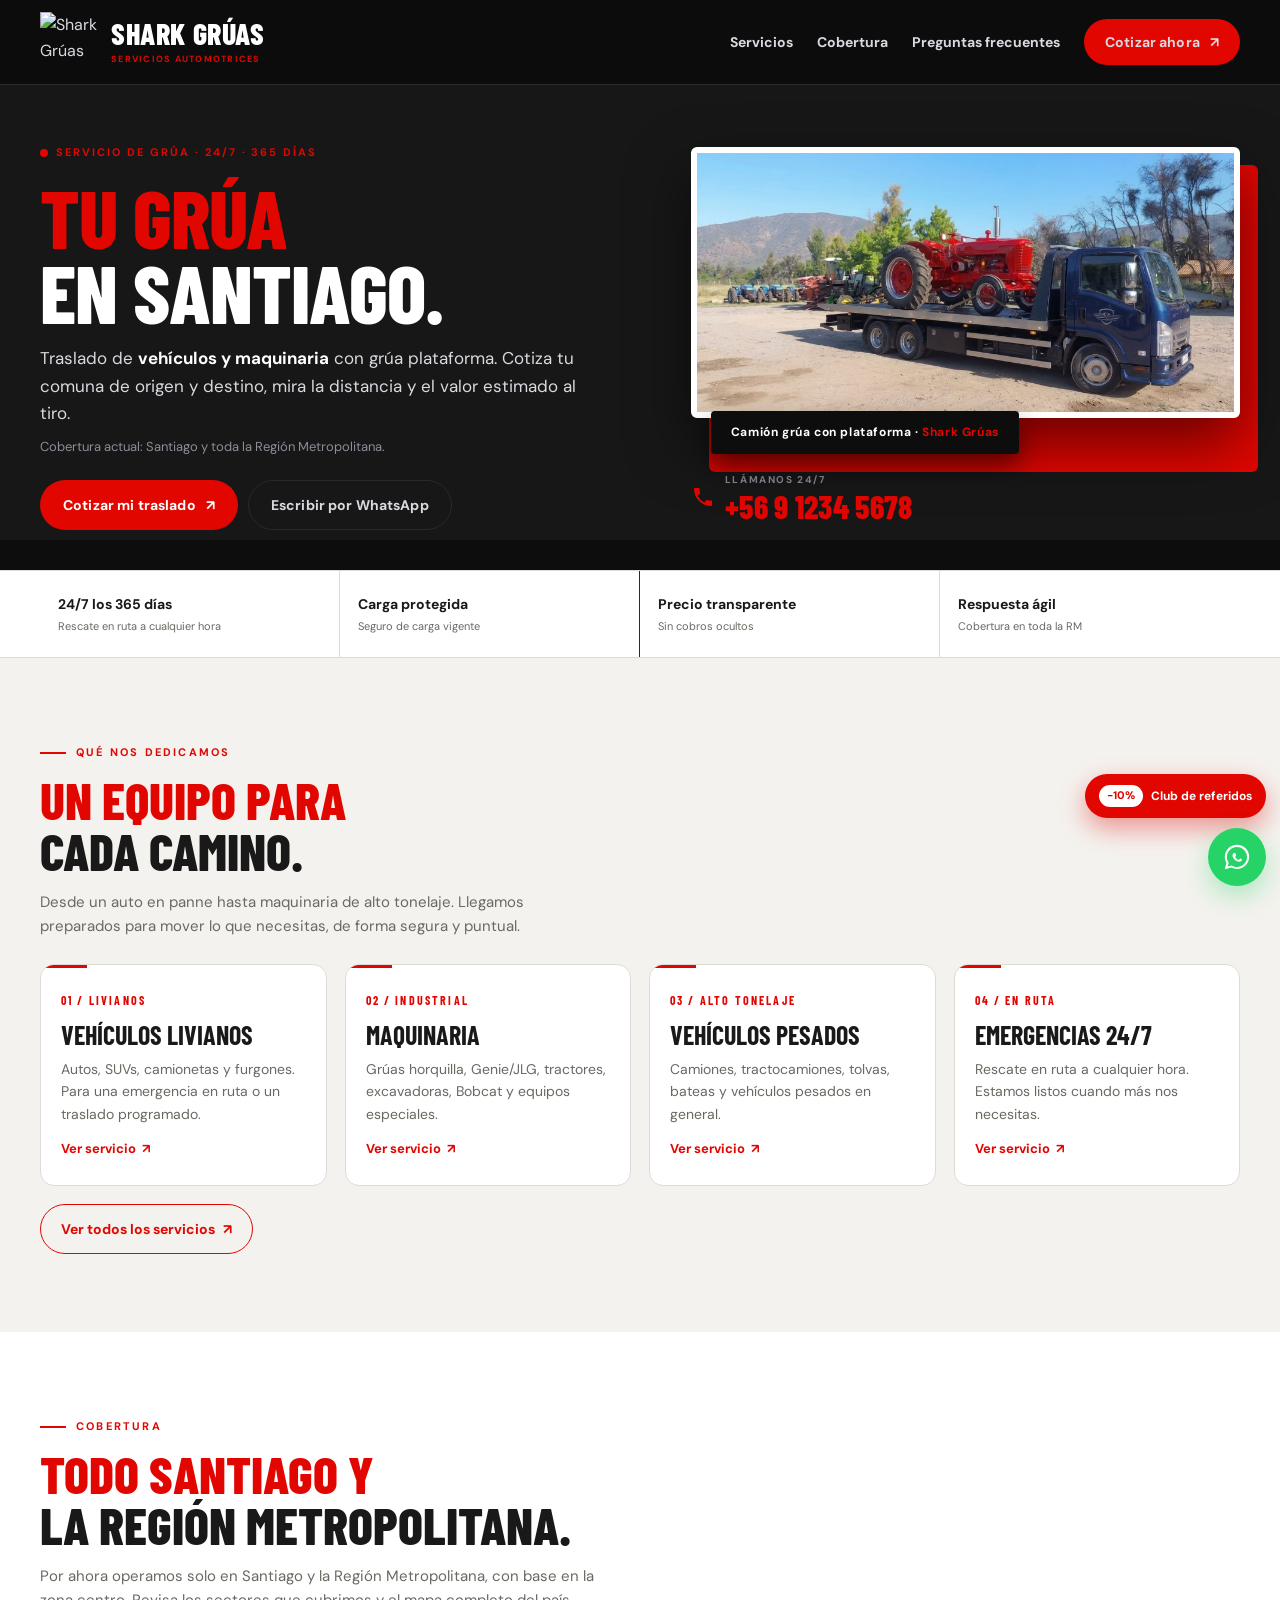
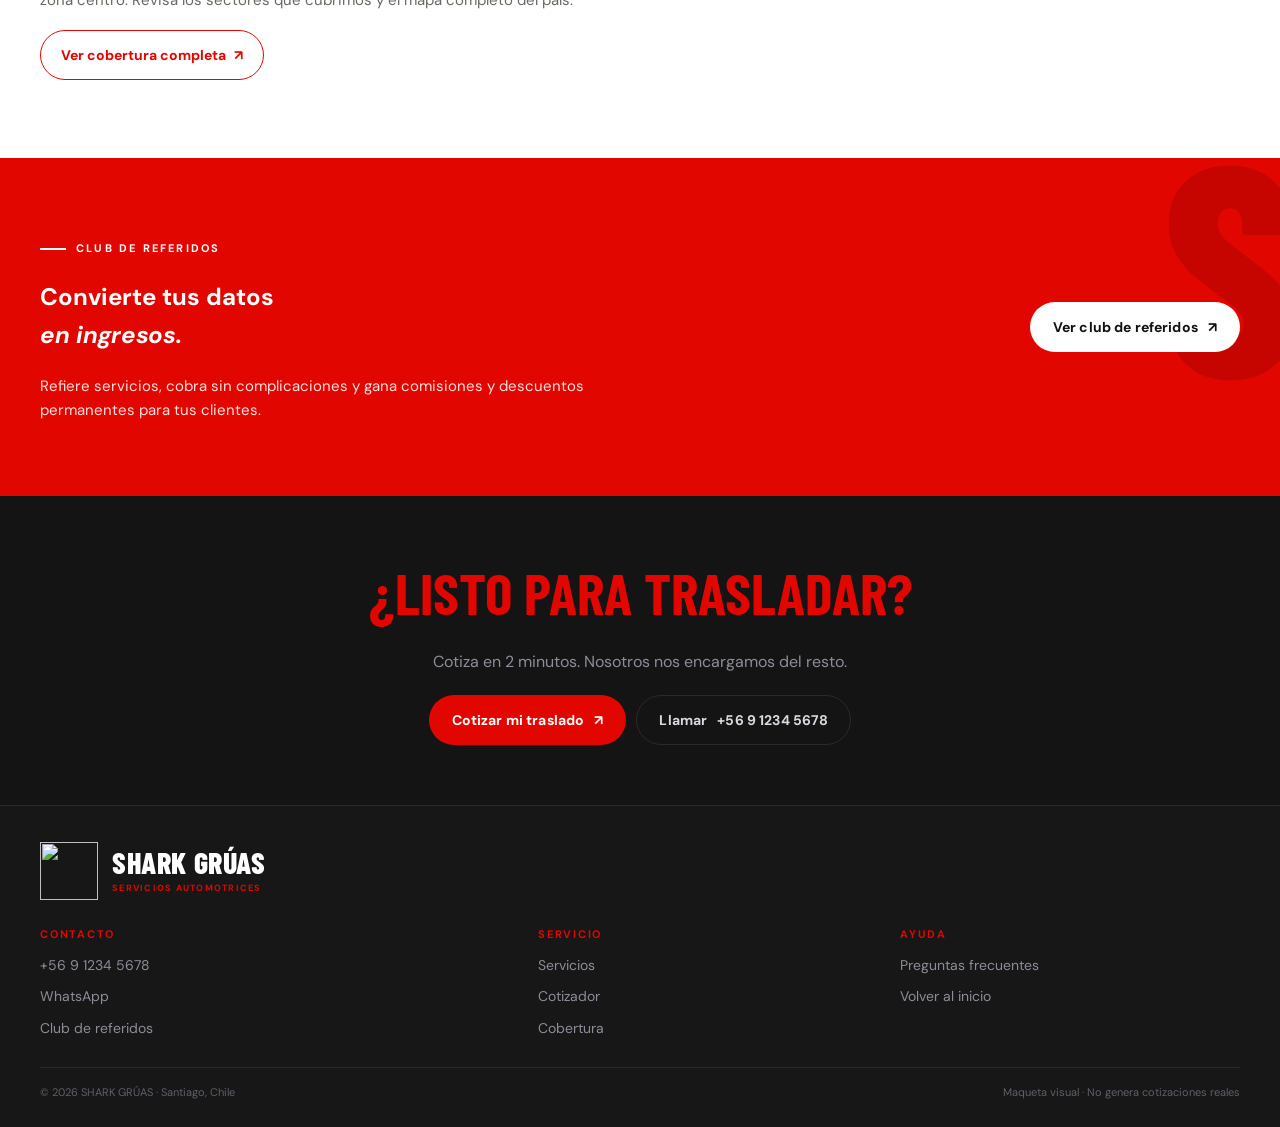
==== index.html @ 2393dd0a "feat: publica la maqueta v3 como sitio multipágina Reemplaza la maqueta de una sola página por una p" ====
<!DOCTYPE html>
<html lang="es">
<head>
<meta charset="utf-8">
<meta name="viewport" content="width=device-width, initial-scale=1">
<title>Shark Grúas | Traslados de vehículos y maquinaria en Santiago | Shark Grúas</title>
<meta name="description" content="Servicio de grúa 24/7 en Santiago y la Región Metropolitana. Traslado de vehículos y maquinaria. Cotiza por WhatsApp o teléfono.">
<meta name="theme-color" content="#0d0d0d">
<link rel="preconnect" href="https://fonts.googleapis.com">
<link rel="preconnect" href="https://fonts.gstatic.com" crossorigin>
<link href="https://fonts.googleapis.com/css2?family=Barlow+Condensed:wght@600;700;800;900&family=DM+Sans:wght@400;500;600;700&display=swap" rel="stylesheet">
<link rel="stylesheet" href="assets/estilo.css">
<script>document.documentElement.classList.add('js')</script>
</head>
<body>
<a class="salto" href="#contenido">Ir al contenido</a>


  <header class="encabezado">
    <div class="wrap encabezado-inner">
      <a class="marca" href="index.html" aria-label="Shark Grúas, inicio">
        <span class="marca-logo">
          <img src="Media/Logo_sin_fondo.png" alt="Shark Grúas — Servicios Automotrices" width="54" height="54">
        </span>
        <span class="marca-texto">
          <strong>SHARK GRÚAS</strong>
          <small>Servicios automotrices</small>
        </span>
      </a>
      <nav class="nav" id="nav-principal" aria-label="Navegación principal">
        <a href="servicios.html">Servicios</a>
        <a href="cobertura.html">Cobertura</a>
        <a href="preguntas-frecuentes.html">Preguntas frecuentes</a>
        <a class="boton" href="cotizacion.html">Cotizar ahora <span aria-hidden="true">↗</span></a>
      </nav>
      <button class="menu-toggle" aria-label="Abrir menú" aria-expanded="false" aria-controls="nav-principal">
        <span></span><span></span>
      </button>
    </div>
  </header>

<main id="contenido">

  <section class="hero" id="inicio">
    <div class="wrap hero-grid">
      <div>
        <span class="hero-eyebrow"><i class="punto-vivo"></i> Servicio de grúa · 24/7 · 365 días</span>
        <h1>Tu grúa<br><em>en Santiago.</em></h1>
        <p class="hero-lead">Traslado de <b>vehículos y maquinaria</b> con grúa plataforma. Cotiza tu comuna de origen y destino, mira la distancia y el valor estimado al tiro.</p>
        <p class="hero-sub">Cobertura actual: Santiago y toda la Región Metropolitana.</p>
        <div class="hero-acciones">
          <a class="boton" href="cotizacion.html">Cotizar mi traslado <span aria-hidden="true">↗</span></a>
          <a class="boton boton-linea" data-whatsapp href="https://wa.me/56912345678" target="_blank" rel="noopener">Escribir por WhatsApp</a>
        </div>
      </div>
      <div class="hero-media">
        <!-- Foto: la misma imagen de tu maqueta, sin difuminado, con marco y barra roja -->
        <figure class="hero-foto">
          <span class="hero-foto-barra" aria-hidden="true"></span>
          <span class="hero-foto-marco">
            <img src="Media/grua-traslado.png" alt="Camión grúa de Shark Grúas trasladando un tractor" width="897" height="431">
          </span>
          <figcaption>Camión grúa con plataforma · <b>Shark Grúas</b></figcaption>
        </figure>
      <a class="tel-grande" data-telefono-link href="tel:+56912345678">
        <svg viewBox="0 0 24 24" aria-hidden="true"><path d="M6.6 10.8a15.1 15.1 0 0 0 6.6 6.6l2.2-2.2c.3-.3.7-.4 1-.2 1.2.4 2.4.6 3.7.6.6 0 1 .4 1 1V20c0 .6-.4 1-1 1A17 17 0 0 1 3 4c0-.6.4-1 1-1h3.5c.6 0 1 .4 1 1 0 1.3.2 2.5.6 3.7.1.4 0 .8-.2 1l-2.3 2.1z"/></svg>
        <span>
          <small>Llámanos 24/7</small>
          <strong data-telefono>+56 9 1234 5678</strong>
        </span>
      </a>
      </div>
    </div>
  </section>

  <section class="cinta-confianza" aria-label="Beneficios del servicio">
    <div class="wrap">
      <ul>
        <li><strong>24/7 los 365 días</strong><small>Rescate en ruta a cualquier hora</small></li>
        <li><strong>Carga protegida</strong><small>Seguro de carga vigente</small></li>
        <li><strong>Precio transparente</strong><small>Sin cobros ocultos</small></li>
        <li><strong>Respuesta ágil</strong><small>Cobertura en toda la RM</small></li>
      </ul>
    </div>
  </section>

  <section class="seccion fondo-paper claro">
    <div class="wrap">
      <span class="eyebrow" data-reveal>Qué nos dedicamos</span>
      <h2 data-reveal>Un equipo para<br><em>cada camino.</em></h2>
      <p class="seccion-intro" data-reveal>Desde un auto en panne hasta maquinaria de alto tonelaje. Llegamos preparados para mover lo que necesitas, de forma segura y puntual.</p>
      <div class="servicios">
        <article class="servicio" data-reveal>
          <span class="servicio-num">01 / Livianos</span>
          <h3>Vehículos livianos</h3>
          <p>Autos, SUVs, camionetas y furgones. Para una emergencia en ruta o un traslado programado.</p>
          <a href="servicios.html">Ver servicio <span aria-hidden="true">↗</span></a>
        </article>
        <article class="servicio" data-reveal>
          <span class="servicio-num">02 / Industrial</span>
          <h3>Maquinaria</h3>
          <p>Grúas horquilla, Genie/JLG, tractores, excavadoras, Bobcat y equipos especiales.</p>
          <a href="servicios.html">Ver servicio <span aria-hidden="true">↗</span></a>
        </article>
        <article class="servicio" data-reveal>
          <span class="servicio-num">03 / Alto tonelaje</span>
          <h3>Vehículos pesados</h3>
          <p>Camiones, tractocamiones, tolvas, bateas y vehículos pesados en general.</p>
          <a href="servicios.html">Ver servicio <span aria-hidden="true">↗</span></a>
        </article>
        <article class="servicio" data-reveal>
          <span class="servicio-num">04 / En ruta</span>
          <h3>Emergencias 24/7</h3>
          <p>Rescate en ruta a cualquier hora. Estamos listos cuando más nos necesitas.</p>
          <a href="servicios.html">Ver servicio <span aria-hidden="true">↗</span></a>
        </article>
      </div>
      <a class="enlace-pagina" href="servicios.html">Ver todos los servicios <span aria-hidden="true">↗</span></a>
    </div>
  </section>

  <section class="seccion fondo-blanco claro">
    <div class="wrap">
      <span class="eyebrow" data-reveal>Cobertura</span>
      <h2 data-reveal>Todo Santiago y<br><em>la Región Metropolitana.</em></h2>
      <p class="seccion-intro" data-reveal>Por ahora operamos solo en Santiago y la Región Metropolitana, con base en la zona centro. Revisa los sectores que cubrimos y el mapa completo del país.</p>
      <a class="enlace-pagina" href="cobertura.html">Ver cobertura completa <span aria-hidden="true">↗</span></a>
    </div>
  </section>

  <section class="referidos fondo-rojo">
    <span class="referidos-sello" aria-hidden="true">S</span>
    <div class="wrap referidos-copia">
      <div>
        <span class="eyebrow" data-reveal>Club de referidos</span>
        <h2 data-reveal>Convierte tus datos<br><em>en ingresos.</em></h2>
        <p class="seccion-intro" data-reveal>Refiere servicios, cobra sin complicaciones y gana comisiones y descuentos permanentes para tus clientes.</p>
      </div>
      <div>
        <a class="boton" href="club-referidos.html">Ver club de referidos <span aria-hidden="true">↗</span></a>
      </div>
    </div>
  </section>

  <section class="cta-final fondo-oscuro">
    <div class="wrap">
      <h2 data-reveal>¿Listo para trasladar?</h2>
      <p data-reveal>Cotiza en 2 minutos. Nosotros nos encargamos del resto.</p>
      <div class="acciones">
        <a class="boton" href="cotizacion.html">Cotizar mi traslado <span aria-hidden="true">↗</span></a>
        <a class="boton boton-linea" data-telefono-link href="tel:+56912345678">Llamar <span data-telefono>+56 9 1234 5678</span></a>
      </div>
    </div>
  </section>
</main>

<footer class="pie">
  <div class="wrap">
    <div class="pie-marca">
      <a class="marca-logo" href="index.html" aria-label="Shark Grúas, inicio" aria-current="page">
        <img src="Media/Logo_sin_fondo.png" alt="" width="68" height="68">
      </a>
      <div class="marca-texto">
        <strong>SHARK GRÚAS</strong>
        <small>Servicios automotrices</small>
      </div>
    </div>
    <div class="pie-columnas">
      <div>
        <h4>Contacto</h4>
        <ul>
          <li><a data-telefono-link href="tel:+56912345678"><span data-telefono>+56 9 1234 5678</span></a></li>
          <li><a data-whatsapp href="https://wa.me/56912345678" target="_blank" rel="noopener">WhatsApp</a></li>
          <li><a href="club-referidos.html">Club de referidos</a></li>
        </ul>
      </div>
      <div>
        <h4>Servicio</h4>
        <ul>
          <li><a href="servicios.html">Servicios</a></li>
          <li><a href="cotizacion.html">Cotizador</a></li>
          <li><a href="cobertura.html">Cobertura</a></li>
        </ul>
      </div>
      <div>
        <h4>Ayuda</h4>
        <ul>
          <li><a href="preguntas-frecuentes.html">Preguntas frecuentes</a></li>
          <li><a href="index.html">Volver al inicio</a></li>
        </ul>
      </div>
    </div>
    <div class="pie-legal">
      <span>© <span id="anio">2026</span> SHARK GRÚAS · Santiago, Chile</span>
      <span>Maqueta visual · No genera cotizaciones reales</span>
    </div>
  </div>
</footer>

<div class="flotantes">
  <a class="flotante-descuento" href="club-referidos.html">
    <span class="etiqueta">-10%</span> Club de referidos
  </a>
  <a class="flotante-wa" data-whatsapp href="https://wa.me/56912345678" target="_blank" rel="noopener" aria-label="Escríbenos por WhatsApp">
    <svg viewBox="0 0 32 32" aria-hidden="true"><path d="M16 3C8.8 3 3 8.8 3 16c0 2.3.6 4.4 1.7 6.3L3 29l6.9-1.7c1.8 1 3.9 1.5 6.1 1.5 7.2 0 13-5.8 13-13S23.2 3 16 3zm0 23.7c-2 0-3.9-.5-5.5-1.5l-.4-.2-4.1 1 1.1-4-.3-.4c-1-1.6-1.6-3.6-1.6-5.6 0-5.9 4.8-10.7 10.8-10.7 5.9 0 10.7 4.8 10.7 10.7S21.9 26.7 16 26.7zm6-8c-.3-.2-1.9-.9-2.2-1-.3-.1-.5-.2-.7.1-.2.3-.8 1-1 1.2-.2.2-.4.2-.7.1-1.9-.8-3.1-2.7-3.2-3.1-.1-.4.6-1.3.8-1.7.2-.3 0-.5 0-.7l-.7-1.6c-.2-.4-.4-.4-.7-.4h-.6c-.2 0-.6.1-.9.4-1.2 1.3-1.2 3.2 0 5 1.3 1.9 2.8 3.1 4.3 3.5.6.3 1.1.4 1.4.5.6.2 1.1.1 1.5-.1.5-.2 1.4-.6 1.6-1.2.2-.6.2-1.1.1-1.2-.1-.1-.3-.2-.6-.3z"/></svg>
  </a>
</div>

<script src="assets/app.js"></script>
<script src="assets/animaciones.js"></script>
</body>
</html>
---- assets/estilo.css ----
/* =========================================================
   Shark Grúas · Maqueta v3
   Mobile-first. Fondo negro + rojo de marca.
   ========================================================= */

:root {
  --negro: #0d0d0d;
  --negro-2: #171717;
  --panel: #141414;
  --panel-2: #1c1c1c;
  --linea: #2a2a2a;
  --rojo: #e10600;
  --rojo-vivo: #ff3226;
  --rojo-oscuro: #7e0400;
  --blanco: #ffffff;
  --humo: #d9d9e0;
  --gris: #8d8d99;
  --paper: #f4f2ee;
  --paper-2: #f8f7f4;
  --tinta: #191919;
  --tinta-2: #6b6862;
  --linea-clar: #dedbd5;
  --wa: #25d366;
  --radio: 14px;
  --radio-s: 10px;
  --ancho: 1200px;
  --sombra: 0 18px 40px rgba(0, 0, 0, .45);
  --display: "Barlow Condensed", "Arial Narrow", Impact, sans-serif;
  --texto: "DM Sans", Arial, Helvetica, sans-serif;
}

* { box-sizing: border-box; }

html {
  scroll-behavior: smooth;
  scroll-padding-top: 76px;
  -webkit-text-size-adjust: 100%;
}

body {
  margin: 0;
  background: var(--negro);
  color: var(--humo);
  font-family: var(--texto);
  font-size: 16px;
  line-height: 1.6;
  overflow-x: hidden;
}

/* ---------- capas de fondo (como la maqueta original: oscuro / claro / rojo) ---------- */
.fondo-oscuro { background: var(--panel); color: var(--humo); }
.fondo-paper { background: var(--paper); color: var(--tinta); }
.fondo-blanco { background: var(--blanco); color: var(--tinta); }
.fondo-rojo { background: var(--rojo); color: #fff; }

img { max-width: 100%; display: block; }
a { color: inherit; text-decoration: none; }
button, input, select { font: inherit; color: inherit; }
button { cursor: pointer; }

:focus-visible {
  outline: 3px solid var(--rojo-vivo);
  outline-offset: 3px;
}

.wrap {
  width: min(var(--ancho), calc(100% - 32px));
  margin-inline: auto;
}

.oculto-visual {
  position: absolute !important;
  width: 1px; height: 1px;
  overflow: hidden; clip: rect(0 0 0 0);
  white-space: nowrap;
}

.salto {
  position: absolute; left: 12px; top: -120px; z-index: 200;
  background: var(--rojo); color: #fff; padding: 12px 18px;
  font-weight: 700; border-radius: 0 0 var(--radio-s) var(--radio-s);
}
.salto:focus { top: 0; }

/* ---------- encabezado único: marca + nav + teléfono ---------- */
.encabezado {
  position: sticky;
  top: 0;
  z-index: 80;
  background: rgba(13, 13, 13, .95);
  backdrop-filter: blur(10px);
  border-bottom: 1px solid var(--linea);
}
.encabezado-inner {
  display: grid;
  grid-template-columns: 1fr auto;
  grid-template-areas: "marca menu";
  align-items: center;
  gap: 6px 12px;
  padding: 10px 0;
}
.marca {
  grid-area: marca;
  display: flex;
  align-items: center;
  gap: 11px;
  min-width: 0;
}
.marca-logo {
  display: flex;
  align-items: center;
  justify-content: center;
  width: 52px;
  height: 52px;
  flex: none;
}
.marca-logo img {
  width: 100%;
  height: 100%;
  object-fit: contain;   /* mantiene la proporción: no deforma */
}
.marca-texto strong {
  display: block;
  font-family: var(--display);
  font-size: 27px;
  font-weight: 800;
  letter-spacing: .02em;
  color: #fff;
  line-height: 1;
}
.marca-texto small {
  display: block;
  margin-top: 4px;
  font-size: 9px;
  font-weight: 700;
  letter-spacing: .14em;
  text-transform: uppercase;
  color: var(--rojo);
}

/* ---------- telefono grande en el cuerpo ---------- */
.tel-grande {
  display: flex;
  width: fit-content;
  align-items: center;
  gap: 10px;
  margin: 18px 0 0;
}
.tel-grande svg {
  width: 21px;
  height: 21px;
  flex: none;
  fill: var(--rojo);
}
.tel-grande span { display: flex; flex-direction: column; }
.tel-grande small {
  font-size: 10px;
  font-weight: 700;
  letter-spacing: .16em;
  text-transform: uppercase;
  color: var(--gris);
  margin-bottom: 2px;
}
.tel-grande strong {
  font-family: var(--display);
  font-weight: 800;
  font-size: 26px;
  line-height: 1;
  color: var(--rojo);
  letter-spacing: .01em;
}

.boton {
  display: inline-flex;
  align-items: center;
  justify-content: center;
  gap: 10px;
  padding: 13px 22px;
  border: 1px solid transparent;
  border-radius: 999px;
  background: var(--rojo);
  color: #fff;
  font-size: 14px;
  font-weight: 700;
  letter-spacing: .01em;
  transition: transform .18s ease, background .18s ease, box-shadow .18s ease;
}
.boton:hover { background: var(--rojo-vivo); transform: translateY(-2px); box-shadow: 0 10px 24px rgba(225, 6, 0, .3); }
.boton:active { transform: translateY(0); }
.boton:disabled { opacity: .45; cursor: not-allowed; transform: none; box-shadow: none; background: var(--rojo); }
.boton svg { width: 18px; height: 18px; fill: currentColor; }
.boton-linea { background: transparent; border-color: var(--linea); color: var(--humo); }
.boton-linea:hover { background: var(--panel-2); border-color: var(--rojo); color: #fff; }
.boton-bloque { width: 100%; }

.nav { grid-area: nav; display: none; }

.menu-toggle {
  grid-area: menu;
  align-self: center;
  justify-self: end;
  width: 44px; height: 44px;
  display: grid; place-content: center; gap: 5px;
  background: var(--panel); border: 1px solid var(--linea); border-radius: 12px;
}
.menu-toggle span { display: block; width: 20px; height: 2px; background: var(--rojo); }

/* ---------- hero ---------- */
.hero { padding: 34px 0 10px; background: var(--negro-2); }
.hero-eyebrow {
  display: inline-flex; align-items: center; gap: 8px;
  font-size: 11px; font-weight: 700; letter-spacing: .18em; text-transform: uppercase;
  color: var(--rojo);
}
.punto-vivo {
  width: 8px; height: 8px; border-radius: 50%; background: var(--rojo);
  box-shadow: 0 0 0 0 rgba(225, 6, 0, .6);
  animation: latido 2s infinite;
}
@keyframes latido {
  0% { box-shadow: 0 0 0 0 rgba(225, 6, 0, .55); }
  70% { box-shadow: 0 0 0 12px rgba(225, 6, 0, 0); }
  100% { box-shadow: 0 0 0 0 rgba(225, 6, 0, 0); }
}
.hero h1 {
  margin: 14px 0 0;
  font-family: var(--display);
  font-weight: 800;
  font-size: clamp(44px, 13vw, 82px);
  line-height: .92;
  letter-spacing: -.01em;
  color: var(--rojo);
  text-transform: uppercase;
}
.hero h1 em { display: block; font-style: normal; color: #fff; }
.hero-lead {
  margin: 16px 0 0;
  font-size: 17px;
  color: var(--humo);
  max-width: 46ch;
}
.hero-lead b { color: #fff; }
.hero-sub { margin: 10px 0 0; font-size: 13px; color: var(--gris); }
.hero-acciones { display: flex; flex-wrap: wrap; gap: 10px; margin-top: 22px; }

/* ---------- foto principal: marco, barra roja y chip ---------- */
.hero-media { margin-top: 30px; }
.hero-foto {
  position: relative;
  margin: 0;
}
.hero-foto-barra {
  position: absolute;
  inset: 18px -18px -18px 18px;
  background: var(--rojo);
  border-radius: 6px;
}
.hero-foto-marco {
  position: relative;
  z-index: 1;
  display: block;
  border: 6px solid #fff;
  border-radius: 6px;
  overflow: hidden;
  background: #fff;
  box-shadow: 0 26px 60px rgba(0, 0, 0, .55);
}
.hero-foto-marco img {
  display: block;
  width: 100%;
  height: auto;
}
.hero-foto figcaption {
  position: relative;
  z-index: 2;
  display: inline-block;
  margin: -14px 0 0 20px;
  padding: 12px 20px;
  border-radius: 4px;
  background: var(--negro);
  color: #fff;
  font-size: 12px;
  font-weight: 700;
  letter-spacing: .05em;
  box-shadow: 0 12px 26px rgba(0, 0, 0, .5);
}
.hero-foto figcaption b { color: var(--rojo); }

/* ---------- cinta de confianza ---------- */
.cinta-confianza {
  margin-top: 30px;
  border-top: 1px solid var(--linea-clar);
  border-bottom: 1px solid var(--linea-clar);
  background: var(--blanco);
  color: var(--tinta);
}
.cinta-confianza ul {
  list-style: none; margin: 0; padding: 0;
  display: grid; grid-template-columns: repeat(2, 1fr);
}
.cinta-confianza li {
  padding: 16px 12px;
  border-right: 1px solid var(--linea-clar);
  border-bottom: 1px solid var(--linea-clar);
}
.cinta-confianza li:nth-child(2n) { border-right: 0; }
.cinta-confianza strong { display: block; font-size: 14px; color: var(--tinta); }
.cinta-confianza small { display: block; font-size: 11px; color: var(--tinta-2); margin-top: 2px; }

/* ---------- secciones ---------- */
.seccion { padding: 54px 0; }
.seccion-alterna { background: var(--negro-2); border-top: 1px solid var(--linea); border-bottom: 1px solid var(--linea); }
.eyebrow {
  display: inline-flex; align-items: center; gap: 10px;
  font-size: 11px; font-weight: 700; letter-spacing: .2em; text-transform: uppercase;
  color: var(--rojo);
}
.eyebrow::before { content: ""; width: 26px; height: 2px; background: var(--rojo); }
.seccion h2 {
  margin: 12px 0 0;
  font-family: var(--display);
  font-weight: 800;
  font-size: clamp(32px, 8vw, 52px);
  line-height: .98;
  text-transform: uppercase;
  color: var(--rojo);
}
.seccion h2 em { font-style: normal; color: #fff; }
.seccion-intro { margin: 14px 0 0; color: var(--gris); max-width: 56ch; font-size: 15px; }

/* ---------- servicios ---------- */
.servicios { display: grid; gap: 12px; margin-top: 26px; }
.servicio {
  position: relative;
  background: var(--panel);
  border: 1px solid var(--linea);
  border-radius: var(--radio);
  padding: 22px 20px 24px;
  overflow: hidden;
}
.servicio::after {
  content: "";
  position: absolute; left: 0; top: 0; height: 3px; width: 46px;
  background: var(--rojo);
}
.servicio-num {
  font-family: var(--display); font-size: 12px; font-weight: 700;
  letter-spacing: .18em; color: var(--rojo); text-transform: uppercase;
}
.servicio h3 {
  margin: 8px 0 0;
  font-family: var(--display); font-weight: 700; font-size: 26px; line-height: 1.05;
  text-transform: uppercase; color: #fff;
}
.servicio p { margin: 10px 0 0; font-size: 14px; color: var(--gris); }
.servicio a {
  display: inline-flex; align-items: center; gap: 6px;
  margin-top: 14px; font-size: 13px; font-weight: 700; color: var(--rojo);
}
.servicio a:hover { color: var(--rojo-vivo); }

/* ---------- cotizador ---------- */
.cotizador {
  margin-top: 26px;
  background: var(--panel);
  border: 1px solid var(--linea);
  border-radius: var(--radio);
  padding: 20px 18px 24px;
}
.cotizador-cabecera { display: flex; align-items: baseline; justify-content: space-between; gap: 12px; }
.cotizador-cabecera h3 { margin: 0; font-family: var(--display); font-size: 26px; text-transform: uppercase; color: #fff; }
.paso { font-size: 11px; font-weight: 700; letter-spacing: .14em; color: var(--gris); white-space: nowrap; }
.paso b { color: var(--rojo); }

.campo { margin-top: 14px; }
.campo > span {
  display: block; margin-bottom: 6px;
  font-size: 11px; font-weight: 700; letter-spacing: .12em; text-transform: uppercase; color: var(--gris);
}
.campo select, .campo input {
  width: 100%;
  padding: 13px 14px;
  background: var(--negro);
  border: 1px solid var(--linea);
  border-radius: var(--radio-s);
  color: #fff;
  font-size: 15px;
  appearance: none;
}
.campo select {
  padding-right: 38px;
  background-image: url("data:image/svg+xml,%3Csvg xmlns='http://www.w3.org/2000/svg' viewBox='0 0 24 24' fill='%23e10600'%3E%3Cpath d='M7 10l5 5 5-5z'/%3E%3C/svg%3E");
  background-repeat: no-repeat;
  background-position: right 10px center;
  background-size: 20px;
}
.campo input::placeholder { color: #6c6c78; }
.campo select:focus, .campo input:focus { border-color: var(--rojo); }
.campo select:disabled { opacity: .55; }
.campo-par { display: grid; gap: 0; }
.campo select:disabled + .campo select { margin-top: -1px; }

.resultado {
  margin-top: 18px;
  border: 1px dashed var(--rojo);
  border-radius: var(--radio-s);
  padding: 16px;
  background: rgba(225, 6, 0, .07);
}
.resultado h4 {
  margin: 0 0 10px;
  font-size: 11px; font-weight: 700; letter-spacing: .16em; text-transform: uppercase; color: var(--rojo);
}
.resultado-fila { display: flex; align-items: baseline; justify-content: space-between; gap: 12px; padding: 7px 0; }
.resultado-fila + .resultado-fila { border-top: 1px solid rgba(255, 255, 255, .08); }
.resultado-fila span { font-size: 13px; color: var(--gris); }
.resultado-fila strong { font-family: var(--display); font-size: 26px; color: #fff; letter-spacing: .01em; }
.resultado-fila strong.tarifa { color: var(--rojo-vivo); font-size: 32px; }
.resultado-nota { margin: 12px 0 0; font-size: 11px; color: var(--gris); line-height: 1.5; }
.aviso {
  margin-top: 14px; padding: 12px 14px; border-radius: var(--radio-s);
  background: rgba(225, 6, 0, .14); border-left: 3px solid var(--rojo);
  font-size: 13px; color: #fff;
}
.aviso[hidden] { display: none; }

/* ---------- cobertura + mapa ---------- */
.cobertura { display: grid; gap: 26px; margin-top: 26px; }
.mapa-card {
  background: var(--panel);
  border: 1px solid var(--linea);
  border-radius: var(--radio);
  padding: 16px;
}
.mapa-card-cabecera { display: flex; align-items: baseline; justify-content: space-between; gap: 10px; }
.mapa-card-cabecera strong { font-family: var(--display); font-size: 22px; text-transform: uppercase; color: #fff; }
.mapa-card-cabecera small { font-size: 10px; letter-spacing: .16em; color: var(--gris); text-transform: uppercase; }
.mapa-lista { list-style: none; margin: 14px 0 0; padding: 0; display: grid; grid-template-columns: repeat(2, 1fr); gap: 4px; }
.mapa-lista button {
  display: flex; align-items: center; gap: 8px; width: 100%;
  padding: 8px 9px; background: transparent; border: 0; border-radius: 8px;
  text-align: left; font-size: 12px; color: var(--gris);
}
.mapa-lista button:hover, .mapa-lista button.is-highlighted { background: var(--panel-2); color: #fff; }
.mapa-punto { width: 8px; height: 8px; border-radius: 50%; background: #33333d; flex: none; }
.mapa-lista button.cubierto .mapa-punto { background: var(--rojo); }
.mapa-lista button.cubierto { color: #fff; font-weight: 700; }
.mapa-leyenda { display: flex; flex-wrap: wrap; gap: 14px; margin-top: 14px; padding-top: 12px; border-top: 1px solid var(--linea); font-size: 11px; color: var(--gris); }
.mapa-leyenda span { display: inline-flex; align-items: center; gap: 7px; }
.mapa-estado { min-height: 22px; margin: 10px 0 0; font-size: 12px; color: var(--gris); }
.mapa-fuente { margin: 12px 0 0; font-size: 10px; color: #5f5f6b; line-height: 1.5; }
.mapa-fuente a { text-decoration: underline; }

.regiones-caja {
  width: 118px;
  height: 590px;
  margin-inline: auto;
}
.regiones-svg {
  display: block;
  width: 100%;
  height: 100%;
  border: 0;
}
.mapa-cuerpo { display: grid; gap: 16px; }
.region path { fill: #24242e; stroke: #0e0e11; stroke-width: 2; stroke-linejoin: round; transition: fill .2s; }
.region.proposed path { fill: var(--rojo); }
.region.is-highlighted path { fill: var(--rojo-vivo); stroke: #fff; stroke-width: 4; }

.sectores { display: grid; gap: 10px; margin-top: 4px; }
.sector {
  background: var(--panel); border: 1px solid var(--linea); border-radius: var(--radio-s);
  padding: 14px 16px;
}
.sector h4 { margin: 0 0 6px; font-family: var(--display); font-size: 19px; text-transform: uppercase; color: #fff; }
.sector p { margin: 0; font-size: 13px; color: var(--gris); }

/* ---------- pasos ---------- */
.pasos { display: grid; gap: 12px; margin-top: 26px; }
.paso-card {
  background: var(--panel); border: 1px solid var(--linea); border-radius: var(--radio);
  padding: 20px 18px;
}
.paso-card b { font-family: var(--display); font-size: 13px; letter-spacing: .16em; color: var(--rojo); }
.paso-card h3 { margin: 6px 0 0; font-family: var(--display); font-size: 24px; text-transform: uppercase; color: #fff; }
.paso-card p { margin: 8px 0 0; font-size: 14px; color: var(--gris); }

/* ---------- referidos ---------- */
.referidos {
  position: relative;
  overflow: hidden;
  background: var(--rojo);
  color: #fff;
}
.referidos h2 { color: #fff; }
.referidos h2 em { color: #fff; }
.referidos .eyebrow { color: #fff; }
.referidos .eyebrow::before { background: #fff; }
.referidos .seccion-intro { color: rgba(255, 255, 255, .88); }
.referidos .boton { background: #fff; color: #111; }
.referidos .boton:hover { background: #111; color: #fff; }
.referidos-copia { position: relative; z-index: 2; padding: 54px 0; }
.referidos-sello {
  position: absolute; right: -18px; top: -30px;
  font-family: var(--display); font-size: 190px; font-weight: 800; line-height: 1;
  color: rgba(0, 0, 0, .12); text-transform: uppercase; pointer-events: none;
}

/* ---------- faq resumen ---------- */
.faq-resumen { display: grid; gap: 10px; margin-top: 24px; }
.faq-resumen details {
  background: var(--panel); border: 1px solid var(--linea); border-radius: var(--radio-s);
  padding: 14px 16px;
}
.faq-resumen summary { cursor: pointer; font-weight: 700; color: #fff; font-size: 15px; }
.faq-resumen p { margin: 10px 0 0; font-size: 14px; color: var(--gris); }
.enlace-pagina {
  display: inline-flex; align-items: center; gap: 8px;
  margin-top: 18px; padding: 13px 20px;
  border: 1px solid var(--rojo); border-radius: 999px;
  color: var(--rojo); font-weight: 700; font-size: 14px;
}
.enlace-pagina:hover { background: var(--rojo); color: #fff; }

/* ---------- cta final ---------- */
.cta-final { padding: 50px 0 60px; text-align: center; }
.cta-final h2 { font-family: var(--display); font-size: clamp(34px, 9vw, 58px); text-transform: uppercase; color: var(--rojo); margin: 0; }
.cta-final p { color: var(--gris); margin: 10px 0 20px; }
.cta-final .acciones { display: flex; flex-wrap: wrap; gap: 10px; justify-content: center; }

/* ---------- footer ---------- */
.pie { border-top: 1px solid var(--linea); background: var(--negro-2); padding: 36px 0 26px; }
.pie-marca { display: flex; align-items: center; gap: 14px; }
.pie-marca .marca-logo { width: 58px; height: 58px; }
.pie-columnas { display: grid; gap: 22px; margin-top: 26px; }
.pie h4 { margin: 0 0 8px; font-size: 11px; letter-spacing: .16em; text-transform: uppercase; color: var(--rojo); }
.pie ul { list-style: none; margin: 0; padding: 0; display: grid; gap: 6px; }
.pie a { font-size: 14px; color: var(--gris); }
.pie a:hover { color: #fff; }
.pie-legal {
  margin-top: 26px; padding-top: 16px; border-top: 1px solid var(--linea);
  display: flex; flex-wrap: wrap; gap: 8px; justify-content: space-between;
  font-size: 11px; color: #5f5f6b;
}

/* ---------- flotantes ---------- */
.flotantes {
  position: fixed;
  right: 14px;
  bottom: calc(14px + env(safe-area-inset-bottom, 0px));
  z-index: 90;
  display: flex;
  flex-direction: column;
  align-items: flex-end;
  gap: 10px;
}
.flotante-wa {
  width: 58px; height: 58px;
  border-radius: 50%;
  background: var(--wa);
  display: grid; place-content: center;
  box-shadow: 0 10px 26px rgba(37, 211, 102, .35);
  transition: transform .18s ease;
}
.flotante-wa:hover { transform: scale(1.07); }
.flotante-wa svg { width: 30px; height: 30px; fill: #fff; }
.flotante-wa::after {
  content: "WhatsApp";
  position: absolute; right: 70px;
  background: #17171c; color: #fff; font-size: 12px; font-weight: 700;
  padding: 7px 11px; border-radius: 8px; white-space: nowrap;
  opacity: 0; transform: translateX(8px); pointer-events: none;
  transition: opacity .2s ease, transform .2s ease;
}
.flotante-wa:hover::after { opacity: 1; transform: translateX(0); }
.flotante-descuento {
  display: inline-flex; align-items: center; gap: 8px;
  background: var(--rojo); color: #fff;
  padding: 11px 14px; border-radius: 999px;
  font-size: 12px; font-weight: 700;
  box-shadow: 0 10px 26px rgba(225, 6, 0, .4);
  transition: transform .18s ease, background .18s ease;
}
.flotante-descuento:hover { transform: translateY(-2px); background: var(--rojo-vivo); }
.flotante-descuento .etiqueta {
  background: #fff; color: var(--rojo);
  border-radius: 999px; padding: 2px 8px;
  font-size: 11px; font-weight: 800;
}

@media (max-width: 1023px) {
  .flotante-wa::after { display: none; }
  .flotante-wa { width: 54px; height: 54px; }
  .flotante-wa svg { width: 28px; height: 28px; }
  .pie-legal { padding-bottom: 64px; }
}

/* ---------- menú móvil ---------- */
@media (max-width: 1023px) {
  .encabezado { position: sticky; }
  .hero-media { margin-top: 26px; }
  .hero-foto { margin-inline: calc(50% - 50vw); }
  .hero-foto-barra { inset: 14px -8px -14px 8px; }
  .hero-foto-marco {
    border-width: 4px;
    border-radius: 0;
    aspect-ratio: 3 / 2;
  }
  /* La foto es 2:1: se recorta por los lados, nunca por arriba, y el camion
     queda siempre completo y pegado a la derecha, sea cual sea el ancho. */
  .hero-foto-marco img {
    width: 100%;
    height: 100%;
    object-fit: cover;
    object-position: right center;
  }
  .hero-foto figcaption { margin-left: 16px; font-size: 11px; padding: 10px 14px; }
  .nav.abierto {
    display: flex;
    flex-direction: column;
    align-items: stretch;
    gap: 0;
    position: absolute;
    left: 0; right: 0; top: 100%;
    background: var(--negro-2);
    border-bottom: 1px solid var(--linea);
    padding: 6px 16px 18px;
    box-shadow: 0 22px 34px rgba(0, 0, 0, .55);
  }
  .nav.abierto a { padding: 14px 0; border-bottom: 1px solid var(--linea); font-size: 15px; }
  .nav.abierto .boton { margin-top: 14px; justify-content: center; border-bottom: 0; }
}

/* ---------- encabezado interior (páginas secundarias) ---------- */
.interior { padding: 34px 0 10px; }
.interior h1 {
  margin: 12px 0 0;
  font-family: var(--display); font-weight: 800;
  font-size: clamp(36px, 10vw, 62px); line-height: .95; text-transform: uppercase;
  color: var(--rojo);
}
.interior h1 em { font-style: normal; color: #fff; }
.migas { font-size: 12px; color: var(--gris); margin-bottom: 10px; }
.migas a { color: var(--rojo); }

/* ---------- listas de FAQ ---------- */
.faq-lista { margin-top: 26px; display: grid; gap: 10px; }
.faq-item {
  background: var(--panel); border: 1px solid var(--linea); border-radius: var(--radio-s);
  padding: 0 16px;
}
.faq-item summary {
  cursor: pointer; padding: 15px 0; font-weight: 700; color: #fff;
  list-style: none; display: flex; gap: 12px; align-items: flex-start;
}
.faq-item summary::-webkit-details-marker { display: none; }
.faq-item summary .num {
  font-family: var(--display); font-size: 13px; color: var(--rojo);
  min-width: 26px; letter-spacing: .06em;
}
.faq-item p { margin: 0; padding: 0 0 16px 38px; font-size: 14px; color: var(--gris); }
.faq-grupo {
  margin: 30px 0 0; font-family: var(--display); font-size: 20px;
  text-transform: uppercase; letter-spacing: .06em; color: #fff;
  border-left: 3px solid var(--rojo); padding-left: 12px;
}
.faq-grupo span { color: var(--rojo); font-size: 13px; margin-left: 8px; }

/* ---------- club de referidos ---------- */
.referidos-tarjetas { display: grid; gap: 12px; margin-top: 26px; }
.referido-card { background: var(--panel); border: 1px solid var(--linea); border-radius: var(--radio); padding: 20px 18px; }
.referido-card b { font-family: var(--display); font-size: 13px; letter-spacing: .14em; color: var(--rojo); }
.referido-card h3 { margin: 6px 0 0; font-family: var(--display); font-size: 24px; text-transform: uppercase; color: #fff; }
.referido-card p { margin: 8px 0 0; font-size: 14px; color: var(--gris); }
.formulario-referidos { margin-top: 24px; background: var(--panel); border: 1px solid var(--linea); border-radius: var(--radio); padding: 20px 18px 24px; }
.formulario-referidos h3 { margin: 0; font-family: var(--display); font-size: 26px; text-transform: uppercase; color: #fff; }

/* =========================================================
   ESCRITORIO (secundario) — desde 768px
   ========================================================= */
@media (min-width: 768px) {
  .wrap { width: min(var(--ancho), calc(100% - 64px)); }
  .encabezado-inner { padding: 12px 0; }
  .marca-logo { width: 60px; height: 60px; }
  .marca-texto strong { font-size: 30px; }
  .tel-grande strong { font-size: 32px; }
  .tel-grande svg { width: 24px; height: 24px; }
  .seccion { padding: 78px 0; }
  .servicios { grid-template-columns: repeat(2, 1fr); gap: 16px; }
  .cinta-confianza ul { grid-template-columns: repeat(4, 1fr); }
  .cinta-confianza li { border-bottom: 0; padding: 22px 18px; }
  .cinta-confianza li:nth-child(2n) { border-right: 1px solid var(--linea); }
  .cinta-confianza li:last-child { border-right: 0; }
  .pasos { grid-template-columns: repeat(3, 1fr); }
  .campo-par { grid-template-columns: 1fr 1fr; gap: 14px; }
  .campo select:disabled + .campo select { margin-top: 0; }
  .pie-columnas { grid-template-columns: 1.4fr 1fr 1fr; }
  .referidos-tarjetas { grid-template-columns: repeat(3, 1fr); }
  .mapa-lista { grid-template-columns: repeat(3, 1fr); }
  .mapa-cuerpo { grid-template-columns: 128px 1fr; align-items: start; }
  .regiones-caja { width: 128px; height: 640px; margin: 0; }
  .faq-lista { grid-template-columns: repeat(2, 1fr); align-items: start; }
  .faq-grupo { grid-column: 1 / -1; }
}

@media (min-width: 1024px) {
  .hero { padding-top: 54px; }
  .hero-grid { display: grid; grid-template-columns: 1.05fr .95fr; gap: 44px; align-items: center; }
  .hero-media { margin-top: 0; }
  .servicios { grid-template-columns: repeat(4, 1fr); }
  .cobertura { grid-template-columns: 1fr 1fr; gap: 40px; align-items: start; }
  .cotizador { display: grid; grid-template-columns: 1fr 1fr; gap: 0 26px; }
  .cotizador-cabecera, .cotizador .resultado, .cotizador .boton, .cotizador .resultado-nota { grid-column: 1 / -1; }
  .encabezado-inner {
    grid-template-columns: auto 1fr;
    grid-template-areas: "marca nav";
    gap: 0 24px;
  }
  .nav { display: flex; align-items: center; gap: 24px; justify-self: end; }
  .nav a { font-size: 14px; font-weight: 700; color: var(--humo); }
  .nav a:hover { color: #fff; }
  .nav .boton { padding: 11px 20px; }
  .menu-toggle { display: none; }
  .menu-toggle { display: none; }
  .referidos-copia { display: grid; grid-template-columns: 1fr auto; gap: 30px; align-items: center; padding: 74px 0; }
  .referidos-sello { font-size: 300px; top: -50px; }
  .mapa-lista { grid-template-columns: repeat(2, 1fr); }
}

@media (min-width: 1280px) {
  .mapa-lista { grid-template-columns: repeat(3, 1fr); }
  .servicios { gap: 18px; }
}

@media (prefers-reduced-motion: reduce) {
  html { scroll-behavior: auto; }
  * { animation: none !important; transition: none !important; }
}

/* En capas claras el texto y las tarjetas cambian de tono */
.claro h2, .claro h1 { color: var(--rojo); }
.claro h2 em, .claro h1 em { color: var(--tinta); }
.claro .seccion-intro { color: var(--tinta-2); }
.claro .servicio,
.claro .sector,
.claro .paso-card,
.claro .faq-resumen details,
.claro .cotizador,
.claro .mapa-card,
.claro .referido-card,
.claro .formulario-referidos {
  background: var(--blanco);
  border-color: var(--linea-clar);
  color: var(--tinta);
}
.claro .servicio h3,
.claro .sector h4,
.claro .paso-card h3,
.claro .faq-resumen summary,
.claro .cotizador-cabecera h3,
.claro .formulario-referidos h3 {
  color: var(--tinta);
}
.claro .servicio p,
.claro .sector p,
.claro .paso-card p,
.claro .faq-resumen p,
.claro .resultado-fila span,
.claro .resultado-nota {
  color: var(--tinta-2);
}
.claro .campo > span { color: var(--tinta-2); }
.claro .campo select, .claro .campo input { background: var(--paper-2); border-color: var(--linea-clar); color: var(--tinta); }
.claro .resultado { background: rgba(225, 6, 0, .06); border-color: var(--rojo); }
.claro .resultado-fila + .resultado-fila { border-top-color: rgba(0, 0, 0, .08); }
.claro .resultado-fila strong { color: var(--tinta); }
.claro .resultado-fila strong.tarifa { color: var(--rojo); }
.claro .enlace-pagina { border-color: var(--rojo); color: var(--rojo); }
.claro .enlace-pagina:hover { background: var(--rojo); color: #fff; }
.claro .mapa-card { background: var(--panel); border-color: var(--linea); }
.claro .mapa-card-cabecera strong { color: #fff; }
.claro .sector h4, .claro .servicio h3 { color: var(--tinta); }

/* ---------- animaciones ---------- */
@keyframes subir { from { opacity: 0; transform: translateY(16px); } to { opacity: 1; transform: none; } }
@keyframes aparecer { from { opacity: 0; } to { opacity: 1; } }

main { animation: aparecer .4s ease-out both; }
.hero-eyebrow { animation: subir .5s ease-out both; }
.hero h1 { animation: subir .6s .06s ease-out both; }
.hero-lead { animation: subir .6s .12s ease-out both; }
.hero-sub { animation: subir .6s .16s ease-out both; }
.hero-acciones { animation: subir .6s .2s ease-out both; }
.hero-foto { animation: subir .7s .1s ease-out both; }
.cinta-confianza ul { animation: subir .6s .26s ease-out both; }

.js [data-reveal] {
  opacity: 0;
  transform: translateY(18px);
  transition: opacity .6s ease, transform .6s cubic-bezier(.2, .65, .3, 1), border-color .25s, box-shadow .25s;
}
.js [data-reveal].visible { opacity: 1; transform: none; }

@media (prefers-reduced-motion: reduce) {
  main, .hero-eyebrow, .hero h1, .hero-lead, .hero-sub, .hero-acciones, .hero-foto, .cinta-confianza ul { animation: none; }
  .js [data-reveal] { opacity: 1; transform: none; transition: none; }
}
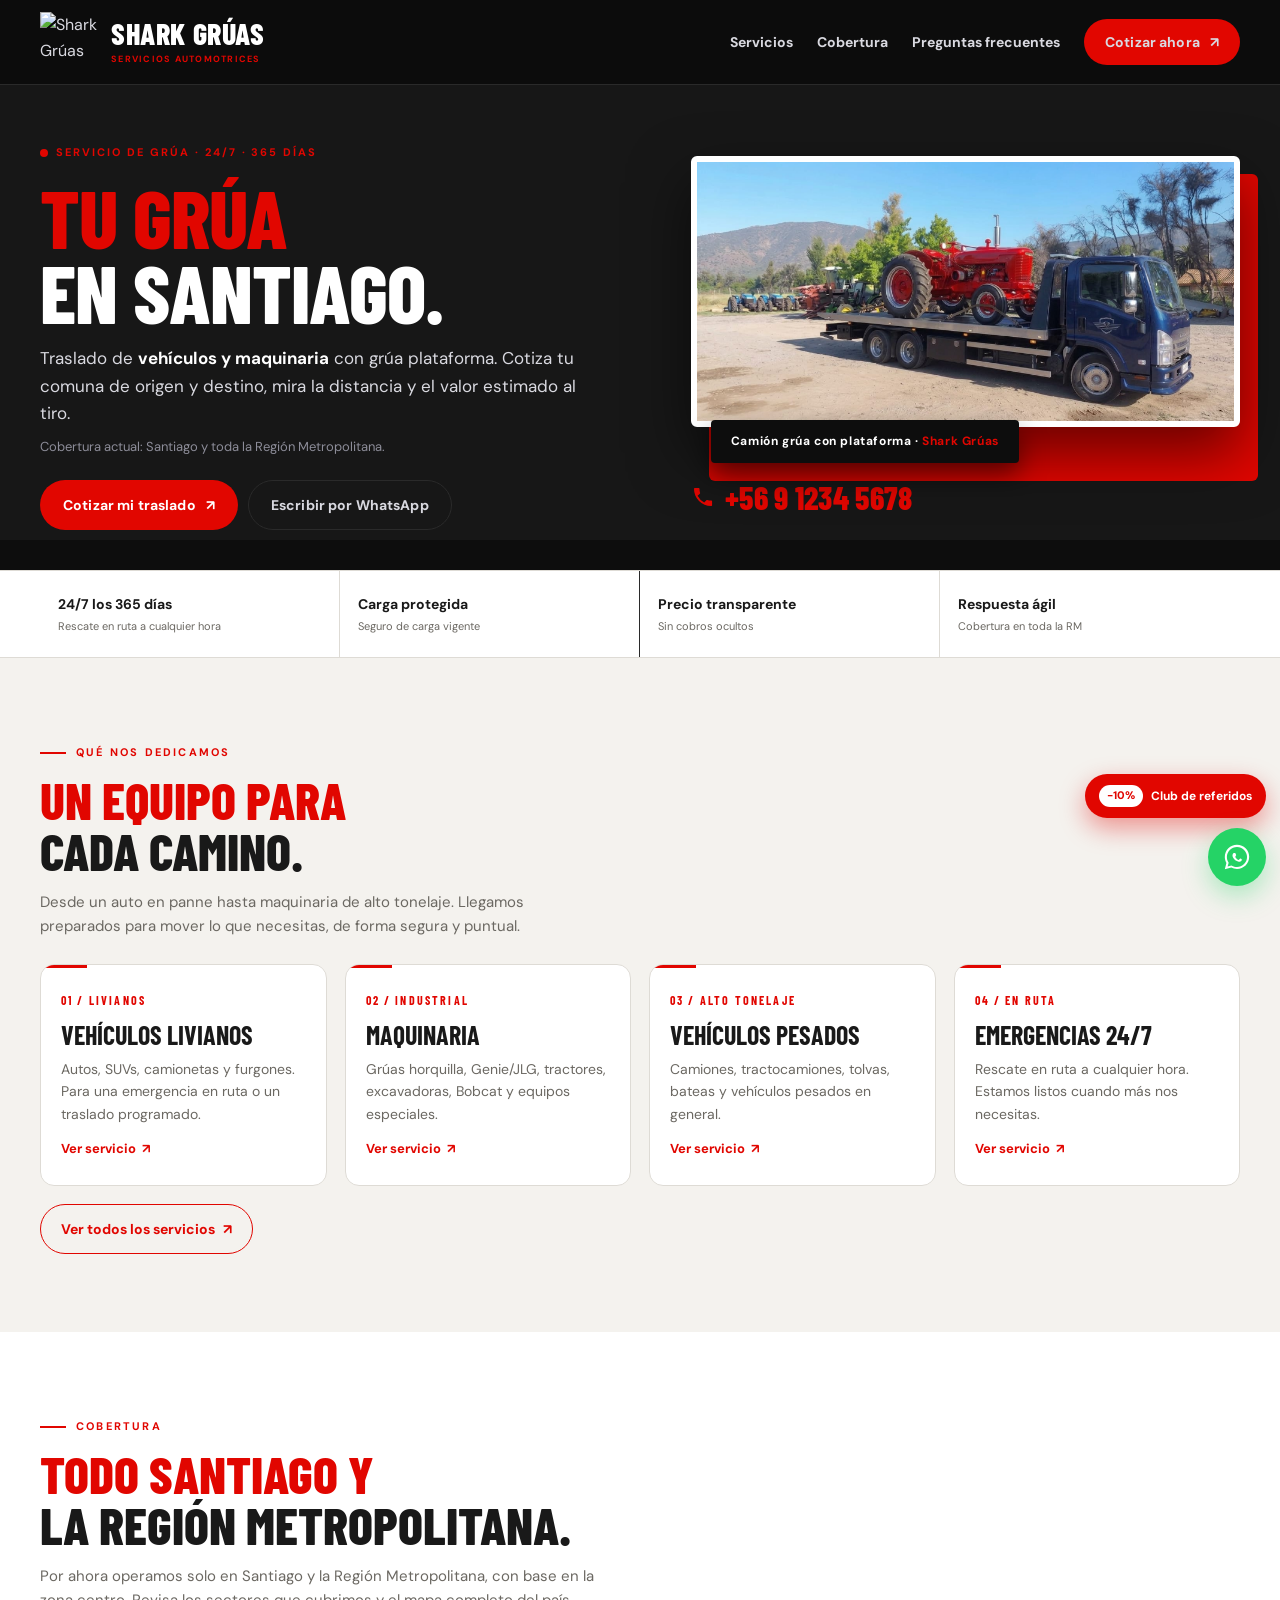
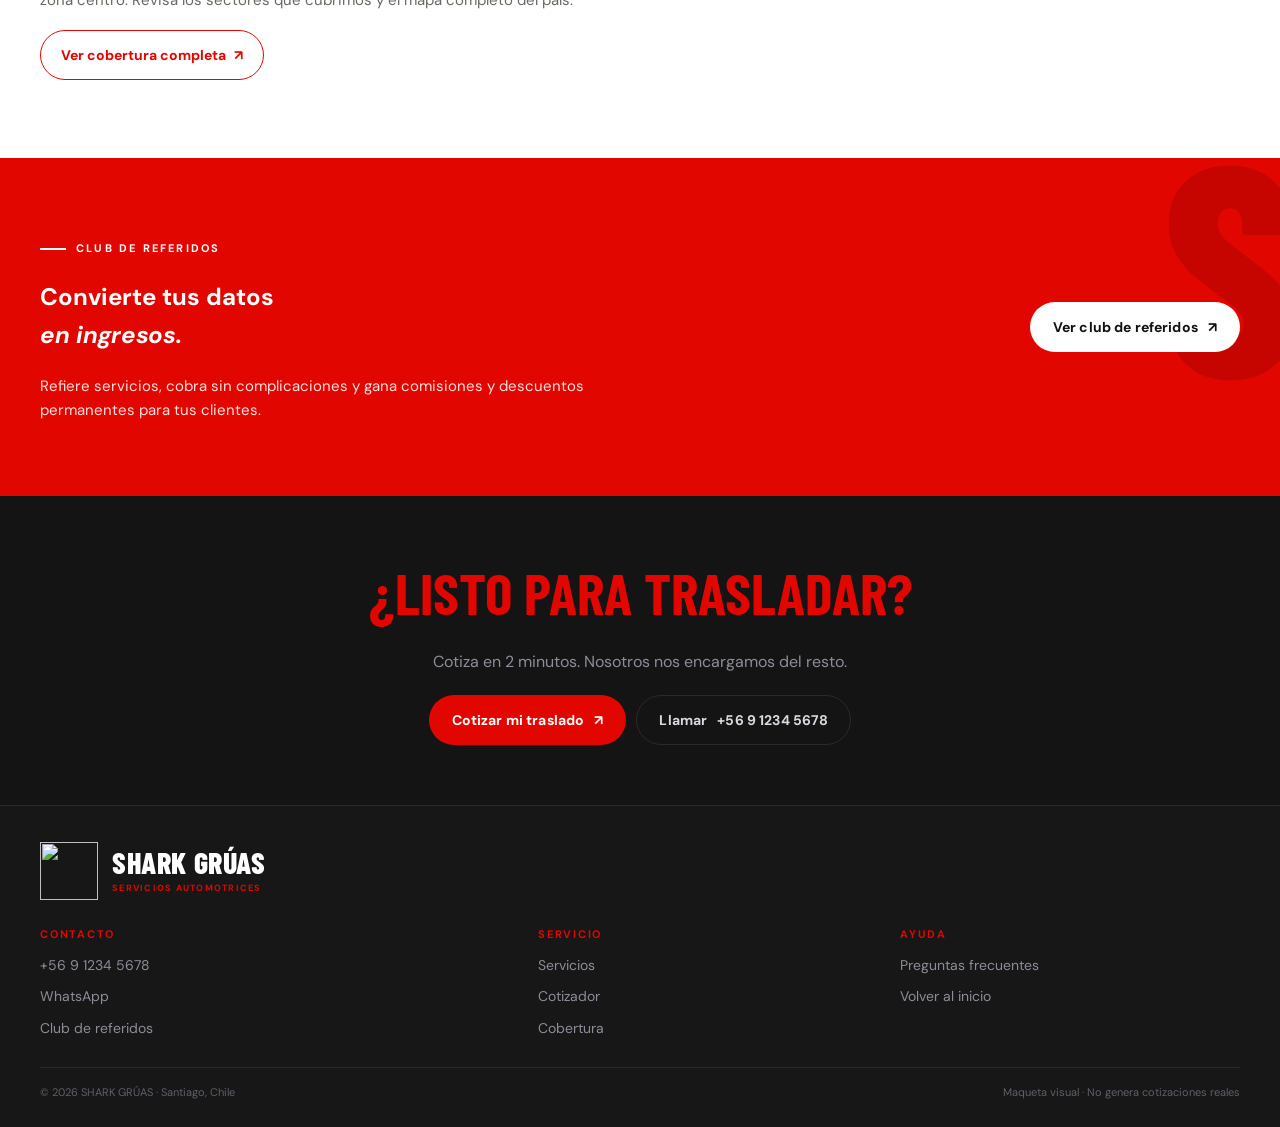
==== commit 7cde893f: "refactor: saca el rotulo Llamanos 24/7 del bloque de telefono El numero queda solo, con su icono, ba" ====
--- a/index.html
+++ b/index.html
@@ -65,7 +65,6 @@
       <a class="tel-grande" data-telefono-link href="tel:+56912345678">
         <svg viewBox="0 0 24 24" aria-hidden="true"><path d="M6.6 10.8a15.1 15.1 0 0 0 6.6 6.6l2.2-2.2c.3-.3.7-.4 1-.2 1.2.4 2.4.6 3.7.6.6 0 1 .4 1 1V20c0 .6-.4 1-1 1A17 17 0 0 1 3 4c0-.6.4-1 1-1h3.5c.6 0 1 .4 1 1 0 1.3.2 2.5.6 3.7.1.4 0 .8-.2 1l-2.3 2.1z"/></svg>
         <span>
-          <small>Llámanos 24/7</small>
           <strong data-telefono>+56 9 1234 5678</strong>
         </span>
       </a>
--- a/assets/estilo.css
+++ b/assets/estilo.css
@@ -35,6 +35,7 @@
   scroll-behavior: smooth;
   scroll-padding-top: 76px;
   -webkit-text-size-adjust: 100%;
+  overflow-x: clip;
 }
 
 body {
@@ -44,7 +45,7 @@
   font-family: var(--texto);
   font-size: 16px;
   line-height: 1.6;
-  overflow-x: hidden;
+  overflow-x: clip;
 }
 
 /* ---------- capas de fondo (como la maqueta original: oscuro / claro / rojo) ---------- */
@@ -153,14 +154,6 @@
   fill: var(--rojo);
 }
 .tel-grande span { display: flex; flex-direction: column; }
-.tel-grande small {
-  font-size: 10px;
-  font-weight: 700;
-  letter-spacing: .16em;
-  text-transform: uppercase;
-  color: var(--gris);
-  margin-bottom: 2px;
-}
 .tel-grande strong {
   font-family: var(--display);
   font-weight: 800;
@@ -600,7 +593,7 @@
   .encabezado { position: sticky; }
   .hero-media { margin-top: 26px; }
   .hero-foto { margin-inline: calc(50% - 50vw); }
-  .hero-foto-barra { inset: 14px -8px -14px 8px; }
+  .hero-foto-barra { inset: 14px 0 -14px 8px; }
   .hero-foto-marco {
     border-width: 4px;
     border-radius: 0;
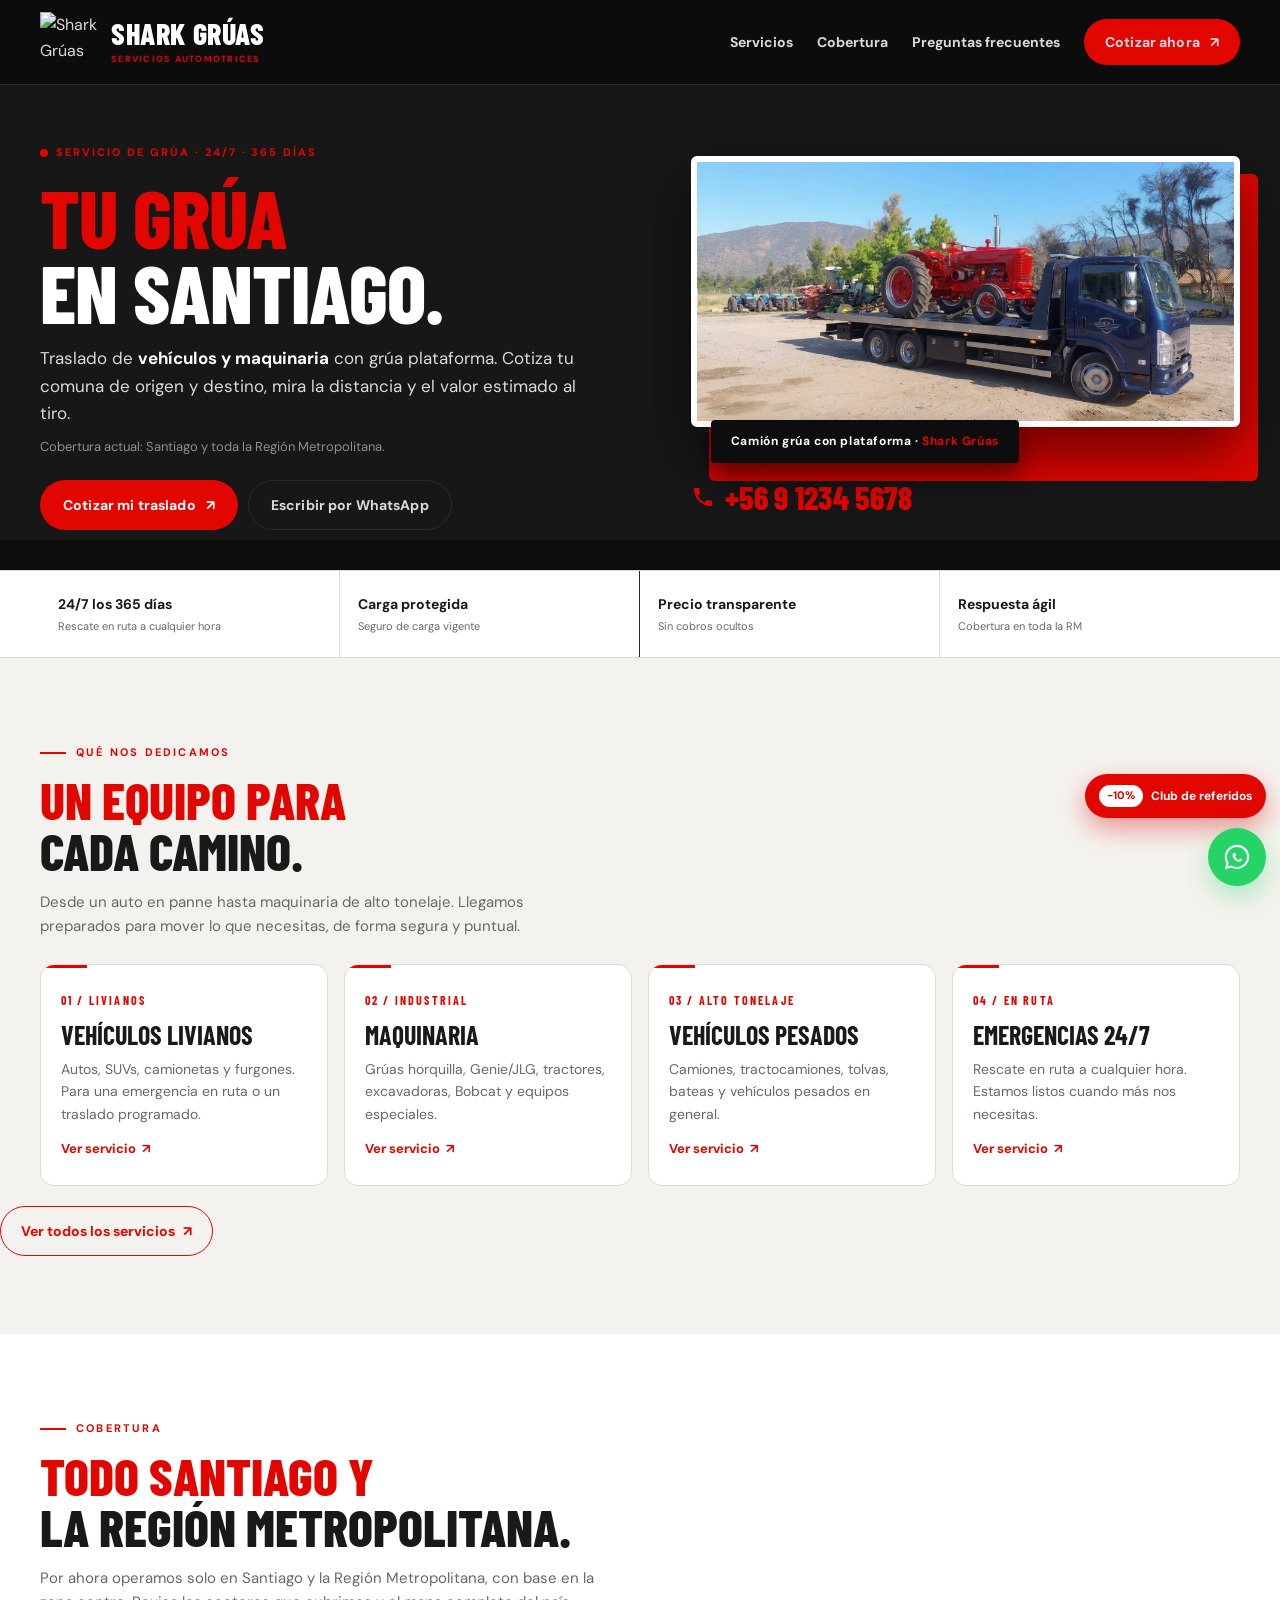
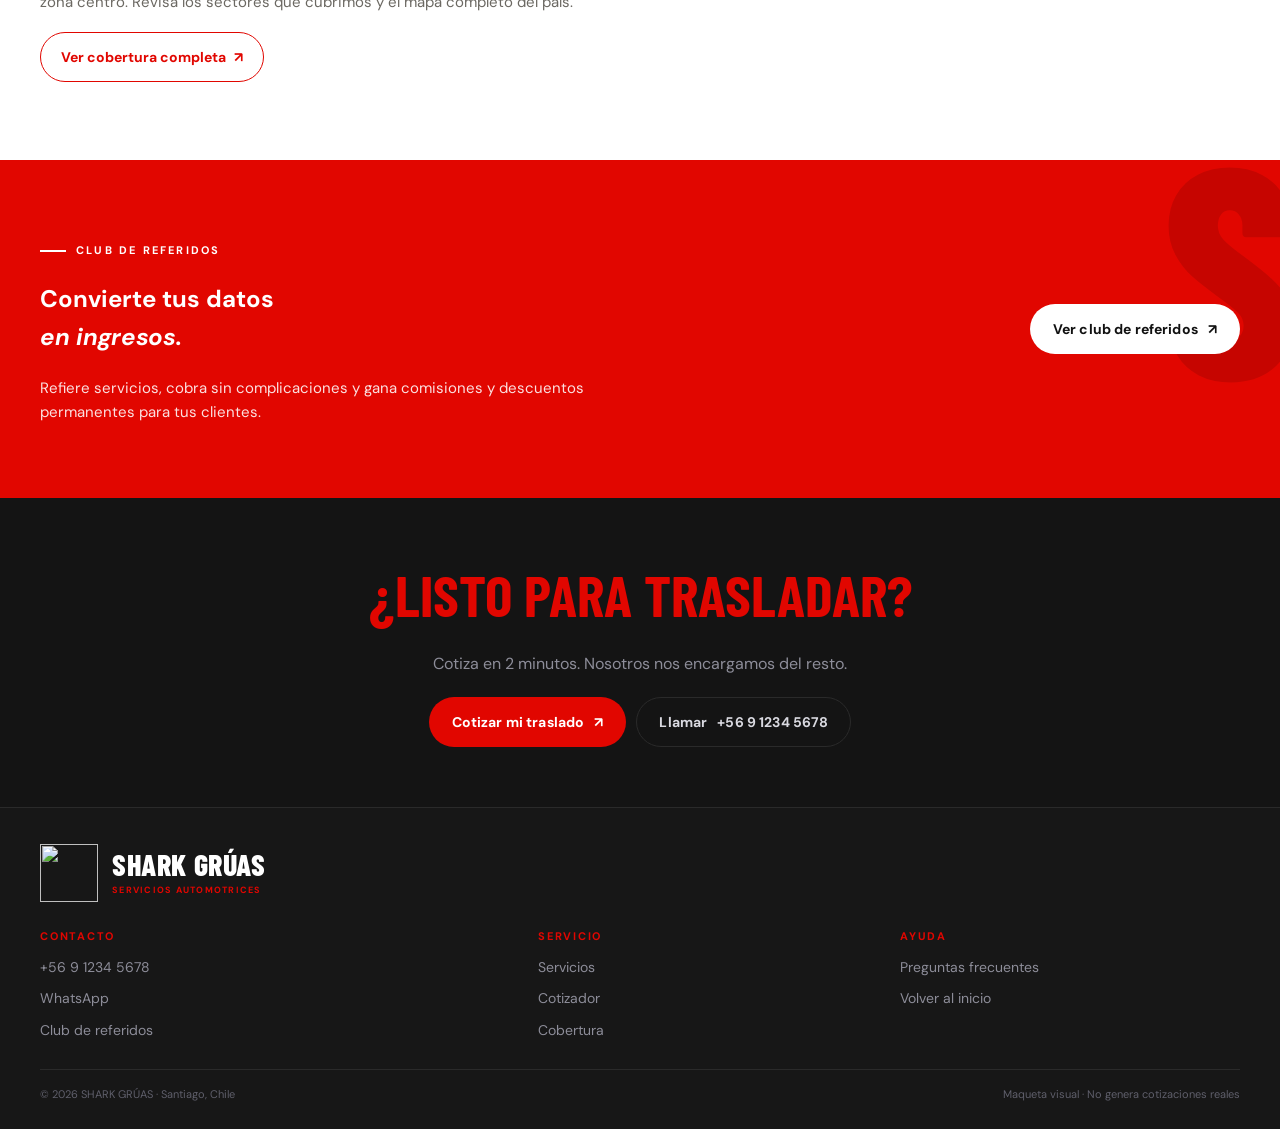
==== commit d3a956f6: "feat: convierte las tarjetas en carrusel táctil La página se hacía muy larga al bajar en el teléfono" ====
--- a/index.html
+++ b/index.html
@@ -88,7 +88,8 @@
       <span class="eyebrow" data-reveal>Qué nos dedicamos</span>
       <h2 data-reveal>Un equipo para<br><em>cada camino.</em></h2>
       <p class="seccion-intro" data-reveal>Desde un auto en panne hasta maquinaria de alto tonelaje. Llegamos preparados para mover lo que necesitas, de forma segura y puntual.</p>
-      <div class="servicios">
+      <div class="carrusel">
+        <div class="carrusel-pista carrusel-pista--4 servicios">
         <article class="servicio" data-reveal>
           <span class="servicio-num">01 / Livianos</span>
           <h3>Vehículos livianos</h3>
@@ -114,6 +115,7 @@
           <a href="servicios.html">Ver servicio <span aria-hidden="true">↗</span></a>
         </article>
       </div>
+      </div></div>
       <a class="enlace-pagina" href="servicios.html">Ver todos los servicios <span aria-hidden="true">↗</span></a>
     </div>
   </section>
--- a/assets/estilo.css
+++ b/assets/estilo.css
@@ -798,3 +798,37 @@
   main, .hero-eyebrow, .hero h1, .hero-lead, .hero-sub, .hero-acciones, .hero-foto, .cinta-confianza ul { animation: none; }
   .js [data-reveal] { opacity: 1; transform: none; transition: none; }
 }
+
+/* ---------- carrusel de tarjetas ---------- */
+.carrusel { position: relative; margin-top: 26px; }
+.carrusel-pista {
+  display: grid;
+  grid-auto-flow: column;
+  grid-auto-columns: 86%;
+  gap: 12px;
+  overflow-x: auto;
+  scroll-snap-type: x mandatory;
+  scrollbar-width: none;
+  -ms-overflow-style: none;
+  padding-bottom: 2px;
+}
+.carrusel-pista::-webkit-scrollbar { display: none; }
+.carrusel-pista > * { scroll-snap-align: start; }
+
+@media (min-width: 640px) {
+  .carrusel-pista { grid-auto-columns: calc((100% - 12px) / 2); }
+}
+
+@media (min-width: 1024px) {
+  /* en escritorio vuelve a ser grilla: no hace falta deslizar */
+  .carrusel-pista {
+    grid-auto-flow: row;
+    grid-template-columns: repeat(var(--cols, 3), 1fr);
+    grid-auto-columns: auto;
+    gap: 16px;
+    overflow: visible;
+  }
+  .carrusel-pista--2 { --cols: 2; }
+  .carrusel-pista--3 { --cols: 3; }
+  .carrusel-pista--4 { --cols: 4; }
+}
